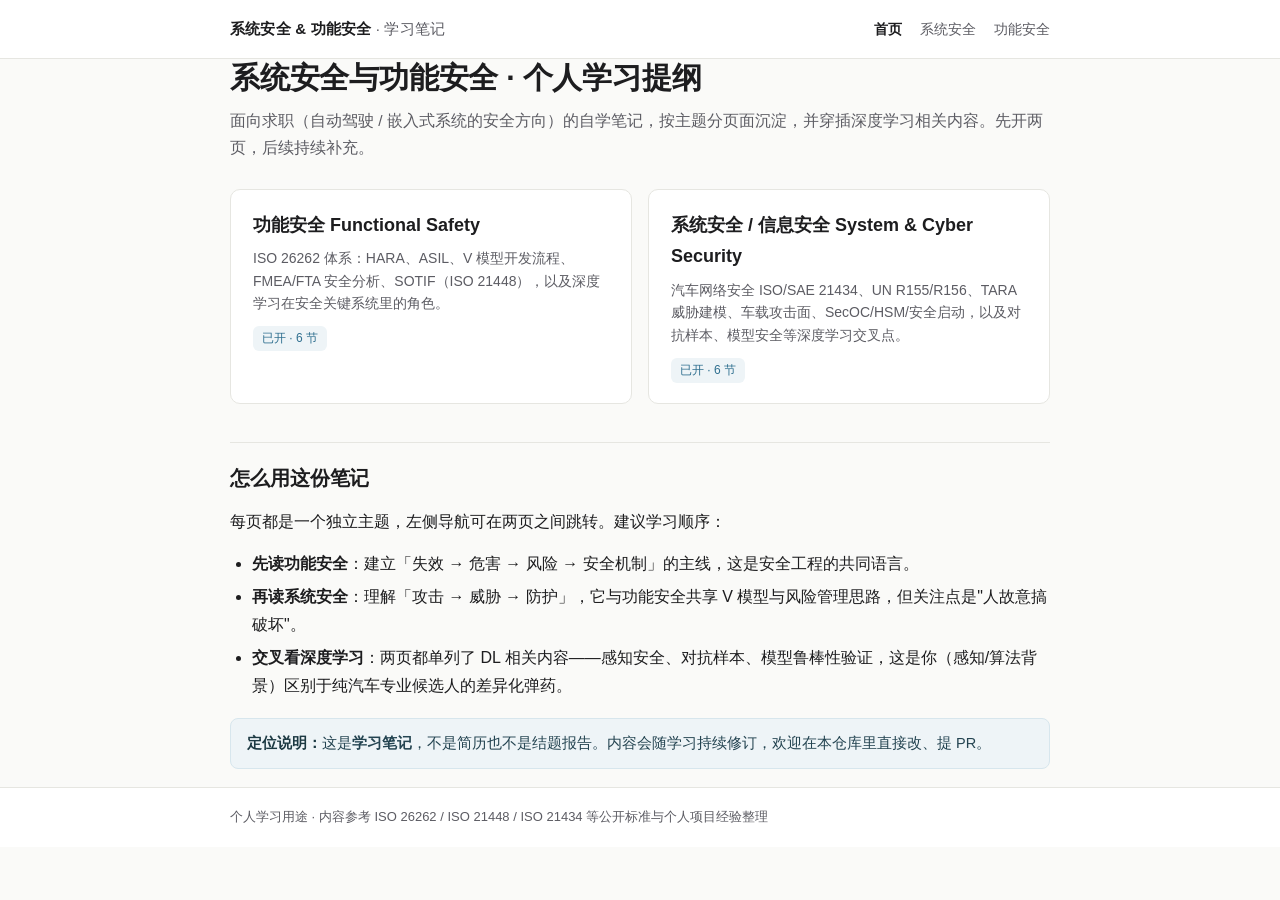
==== index.html @ bcf4c56f "init: 系统安全与功能安全学习笔记站点" ====
<!DOCTYPE html>
<html lang="zh-CN">
<head>
  <meta charset="UTF-8">
  <meta name="viewport" content="width=device-width, initial-scale=1.0">
  <title>系统安全 & 功能安全 · 学习笔记</title>
  <link rel="stylesheet" href="assets/style.css">
</head>
<body>
  <header class="site">
    <div class="wrap">
      <div class="brand">系统安全 &amp; 功能安全 <span>· 学习笔记</span></div>
      <nav class="top">
        <a href="index.html" class="active">首页</a>
        <a href="system-security.html">系统安全</a>
        <a href="functional-safety.html">功能安全</a>
      </nav>
    </div>
  </header>

  <main class="wrap">
    <section class="lead">
      <h1>系统安全与功能安全 · 个人学习提纲</h1>
      <p>面向求职（自动驾驶 / 嵌入式系统的安全方向）的自学笔记，按主题分页面沉淀，并穿插深度学习相关内容。先开两页，后续持续补充。</p>
    </section>

    <div class="cards">
      <a class="card" href="functional-safety.html">
        <h3>功能安全 Functional Safety</h3>
        <p>ISO 26262 体系：HARA、ASIL、V 模型开发流程、FMEA/FTA 安全分析、SOTIF（ISO 21448），以及深度学习在安全关键系统里的角色。</p>
        <span class="tag">已开 · 6 节</span>
      </a>
      <a class="card" href="system-security.html">
        <h3>系统安全 / 信息安全 System &amp; Cyber Security</h3>
        <p>汽车网络安全 ISO/SAE 21434、UN R155/R156、TARA 威胁建模、车载攻击面、SecOC/HSM/安全启动，以及对抗样本、模型安全等深度学习交叉点。</p>
        <span class="tag">已开 · 6 节</span>
      </a>
    </div>

    <article style="margin-top:34px">
      <h2>怎么用这份笔记</h2>
      <p>每页都是一个独立主题，左侧导航可在两页之间跳转。建议学习顺序：</p>
      <ul>
        <li><strong>先读功能安全</strong>：建立「失效 → 危害 → 风险 → 安全机制」的主线，这是安全工程的共同语言。</li>
        <li><strong>再读系统安全</strong>：理解「攻击 → 威胁 → 防护」，它与功能安全共享 V 模型与风险管理思路，但关注点是"人故意搞破坏"。</li>
        <li><strong>交叉看深度学习</strong>：两页都单列了 DL 相关内容——感知安全、对抗样本、模型鲁棒性验证，这是你（感知/算法背景）区别于纯汽车专业候选人的差异化弹药。</li>
      </ul>
      <div class="note">
        <b>定位说明：</b>这是<strong>学习笔记</strong>，不是简历也不是结题报告。内容会随学习持续修订，欢迎在本仓库里直接改、提 PR。
      </div>
    </article>
  </main>

  <footer class="site">
    <div class="wrap">个人学习用途 · 内容参考 ISO 26262 / ISO 21448 / ISO 21434 等公开标准与个人项目经验整理</div>
  </footer>
</body>
</html>
---- assets/style.css ----
/* 系统安全 & 功能安全 学习笔记 — 样式
   设计原则（参照 unslop 反"AI 土味"）：克制单色系、无渐变发光、真实排版、统一间距。 */

:root{
  --bg:#fafaf8;
  --surface:#ffffff;
  --ink:#1d1d1f;
  --muted:#5c5c63;
  --line:#e6e6e1;
  --line-strong:#d4d4cd;
  --accent:#2f6f8f;
  --accent-soft:#eef4f7;
  --warn-bg:#fbf3ec;
  --warn-line:#e7c9ac;
  --code-bg:#f4f4ef;
  --maxw:860px;
}

*{box-sizing:border-box}
html{-webkit-text-size-adjust:100%}
body{
  margin:0;
  background:var(--bg);
  color:var(--ink);
  font:16px/1.75 -apple-system,BlinkMacSystemFont,"Segoe UI",Roboto,"Helvetica Neue","PingFang SC","Hiragino Sans GB","Microsoft YaHei",sans-serif;
  -webkit-font-smoothing:antialiased;
}
a{color:var(--accent);text-decoration:none}
a:hover{text-decoration:underline}

/* 顶部导航 */
header.site{
  border-bottom:1px solid var(--line);
  background:var(--surface);
}
header.site .wrap{
  display:flex;align-items:center;justify-content:space-between;
  height:58px;gap:16px;flex-wrap:wrap;
}
.brand{font-weight:650;letter-spacing:.2px;color:var(--ink);font-size:15px}
.brand span{color:var(--muted);font-weight:400}
nav.top{display:flex;gap:18px;font-size:14px}
nav.top a{color:var(--muted)}
nav.top a.active{color:var(--ink);font-weight:600}
nav.top a:hover{color:var(--accent);text-decoration:none}

/* 容器 */
.wrap{max-width:var(--maxw);margin:0 auto;padding:0 20px}
main{padding:40px 0 64px}

/* 首页卡片 */
.lead{margin:0 0 28px}
.lead h1{font-size:30px;line-height:1.25;margin:0 0 10px;letter-spacing:-.2px}
.lead p{color:var(--muted);margin:0;font-size:15.5px}
.cards{display:grid;grid-template-columns:1fr 1fr;gap:16px;margin-top:8px}
.card{
  border:1px solid var(--line);background:var(--surface);
  border-radius:10px;padding:20px 22px;display:block;color:inherit;
  transition:border-color .15s ease;
}
.card:hover{border-color:var(--accent);text-decoration:none}
.card h3{margin:0 0 6px;font-size:18px;color:var(--ink)}
.card p{margin:0;color:var(--muted);font-size:14px;line-height:1.6}
.card .tag{display:inline-block;margin-top:12px;font-size:12px;color:var(--accent);
  background:var(--accent-soft);border-radius:6px;padding:2px 9px}

/* 文章页 */
article h1{font-size:27px;line-height:1.3;margin:0 0 6px;letter-spacing:-.2px}
article .meta{color:var(--muted);font-size:13.5px;margin:0 0 24px}
article h2{
  font-size:20px;margin:38px 0 12px;padding-top:18px;
  border-top:1px solid var(--line);letter-spacing:-.1px;
}
article h3{font-size:16px;margin:22px 0 8px;color:var(--ink)}
article p{margin:0 0 14px}
article ul,article ol{margin:0 0 14px;padding-left:22px}
article li{margin:5px 0}
article strong{font-weight:650}
.note{
  background:var(--accent-soft);border:1px solid #d7e6ed;border-radius:8px;
  padding:12px 16px;margin:18px 0;font-size:14.5px;color:#244451;
}
.note b{color:#1c3942}
.warn{
  background:var(--warn-bg);border:1px solid var(--warn-line);border-radius:8px;
  padding:12px 16px;margin:18px 0;font-size:14.5px;color:#6b4a2c;
}
code{
  font-family:"SF Mono",SFMono-Regular,Consolas,"Liberation Mono",Menlo,monospace;
  font-size:13.5px;background:var(--code-bg);border:1px solid var(--line);
  border-radius:5px;padding:1px 5px;
}
pre{
  background:var(--code-bg);border:1px solid var(--line);border-left:3px solid var(--accent);
  border-radius:8px;padding:14px 16px;overflow-x:auto;margin:16px 0;
}
pre code{background:none;border:none;padding:0;font-size:13px;line-height:1.6}
table{
  width:100%;border-collapse:collapse;margin:16px 0;font-size:14px;
}
th,td{border:1px solid var(--line);padding:8px 11px;text-align:left;vertical-align:top}
th{background:#f1f1ec;font-weight:600}
tr:nth-child(even) td{background:#fcfcfa}

/* 页脚 */
footer.site{border-top:1px solid var(--line);background:var(--surface);color:var(--muted);font-size:13px}
footer.site .wrap{padding:18px 20px}

@media (max-width:640px){
  .cards{grid-template-columns:1fr}
  .lead h1{font-size:25px}
}
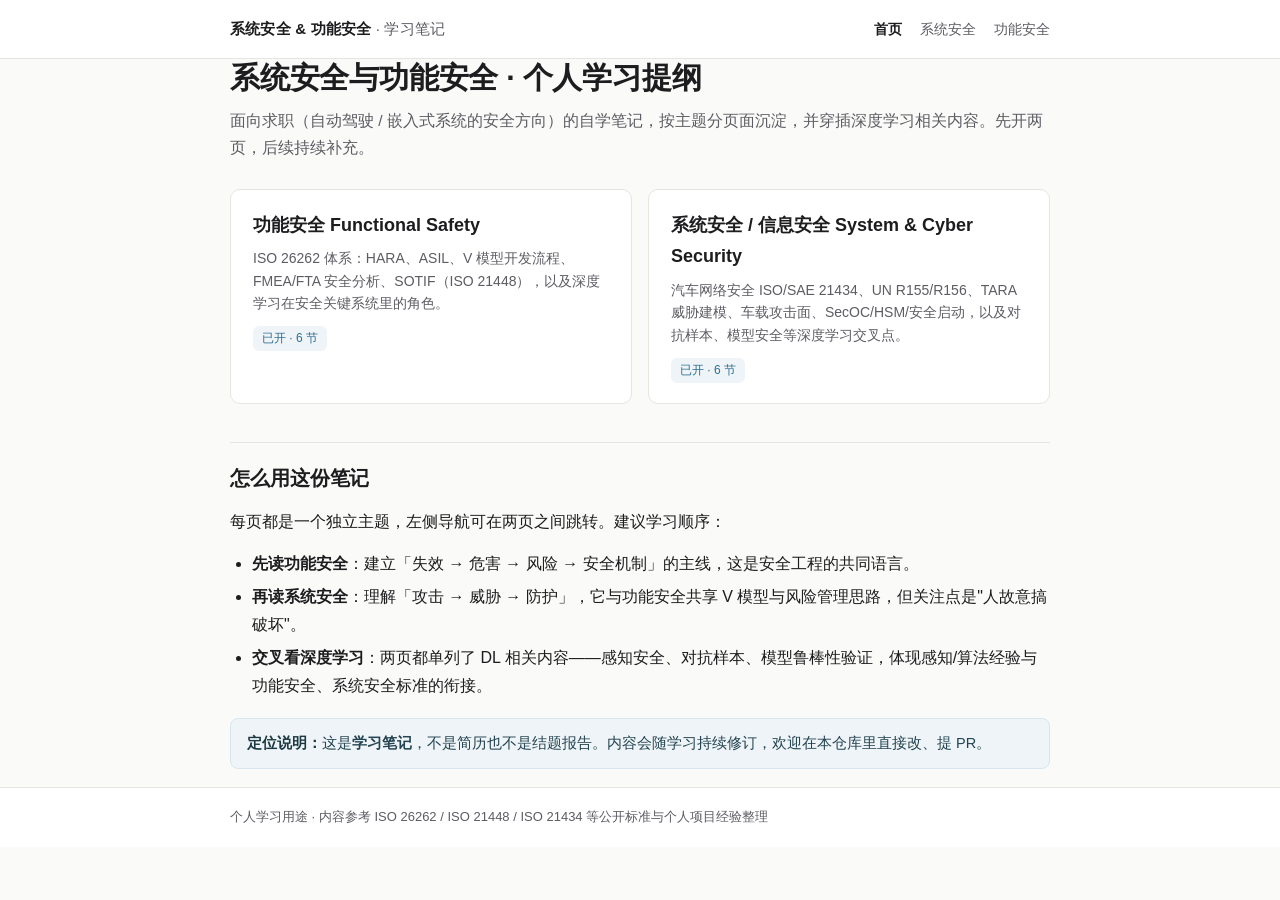
==== commit f15229f7: "docs: 统一为客观技术笔记口吻，去除面试话术/私人口吻" ====
--- a/index.html
+++ b/index.html
@@ -43,7 +43,7 @@
       <ul>
         <li><strong>先读功能安全</strong>：建立「失效 → 危害 → 风险 → 安全机制」的主线，这是安全工程的共同语言。</li>
         <li><strong>再读系统安全</strong>：理解「攻击 → 威胁 → 防护」，它与功能安全共享 V 模型与风险管理思路，但关注点是"人故意搞破坏"。</li>
-        <li><strong>交叉看深度学习</strong>：两页都单列了 DL 相关内容——感知安全、对抗样本、模型鲁棒性验证，这是你（感知/算法背景）区别于纯汽车专业候选人的差异化弹药。</li>
+        <li><strong>交叉看深度学习</strong>：两页都单列了 DL 相关内容——感知安全、对抗样本、模型鲁棒性验证，体现感知/算法经验与功能安全、系统安全标准的衔接。</li>
       </ul>
       <div class="note">
         <b>定位说明：</b>这是<strong>学习笔记</strong>，不是简历也不是结题报告。内容会随学习持续修订，欢迎在本仓库里直接改、提 PR。
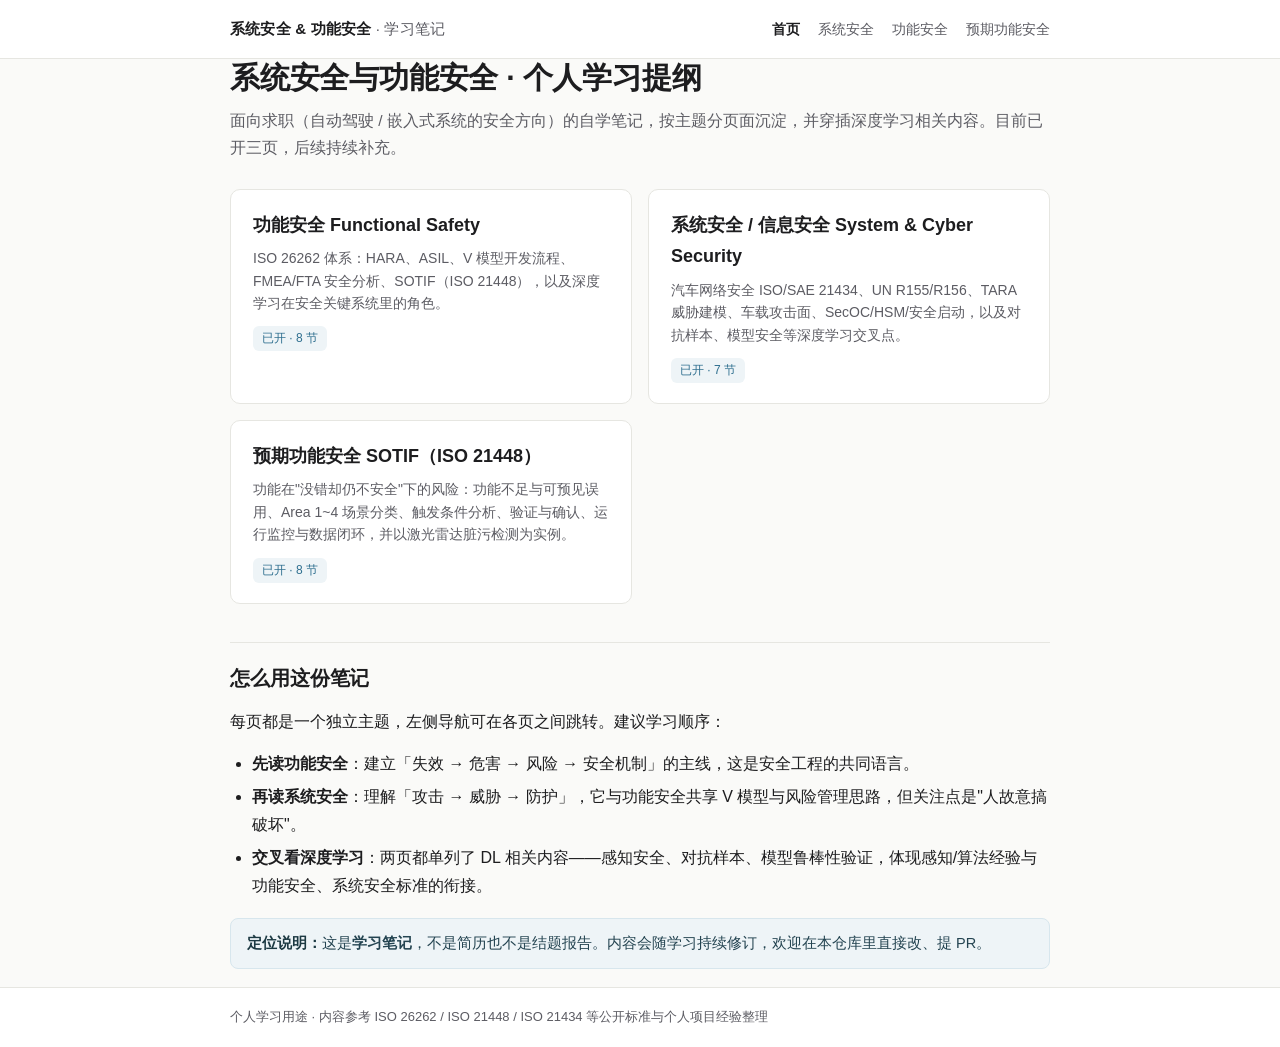
==== commit 4b7192f8: "docs: 新增预期功能安全(SOTIF)独立页，首页加导航与卡片" ====
--- a/index.html
+++ b/index.html
@@ -14,6 +14,7 @@
         <a href="index.html" class="active">首页</a>
         <a href="system-security.html">系统安全</a>
         <a href="functional-safety.html">功能安全</a>
+        <a href="sotif.html">预期功能安全</a>
       </nav>
     </div>
   </header>
@@ -21,25 +22,30 @@
   <main class="wrap">
     <section class="lead">
       <h1>系统安全与功能安全 · 个人学习提纲</h1>
-      <p>面向求职（自动驾驶 / 嵌入式系统的安全方向）的自学笔记，按主题分页面沉淀，并穿插深度学习相关内容。先开两页，后续持续补充。</p>
+      <p>面向求职（自动驾驶 / 嵌入式系统的安全方向）的自学笔记，按主题分页面沉淀，并穿插深度学习相关内容。目前已开三页，后续持续补充。</p>
     </section>
 
     <div class="cards">
       <a class="card" href="functional-safety.html">
         <h3>功能安全 Functional Safety</h3>
         <p>ISO 26262 体系：HARA、ASIL、V 模型开发流程、FMEA/FTA 安全分析、SOTIF（ISO 21448），以及深度学习在安全关键系统里的角色。</p>
-        <span class="tag">已开 · 6 节</span>
+        <span class="tag">已开 · 8 节</span>
       </a>
       <a class="card" href="system-security.html">
         <h3>系统安全 / 信息安全 System &amp; Cyber Security</h3>
         <p>汽车网络安全 ISO/SAE 21434、UN R155/R156、TARA 威胁建模、车载攻击面、SecOC/HSM/安全启动，以及对抗样本、模型安全等深度学习交叉点。</p>
-        <span class="tag">已开 · 6 节</span>
+        <span class="tag">已开 · 7 节</span>
+      </a>
+      <a class="card" href="sotif.html">
+        <h3>预期功能安全 SOTIF（ISO 21448）</h3>
+        <p>功能在"没错却仍不安全"下的风险：功能不足与可预见误用、Area 1~4 场景分类、触发条件分析、验证与确认、运行监控与数据闭环，并以激光雷达脏污检测为实例。</p>
+        <span class="tag">已开 · 8 节</span>
       </a>
     </div>
 
     <article style="margin-top:34px">
       <h2>怎么用这份笔记</h2>
-      <p>每页都是一个独立主题，左侧导航可在两页之间跳转。建议学习顺序：</p>
+      <p>每页都是一个独立主题，左侧导航可在各页之间跳转。建议学习顺序：</p>
       <ul>
         <li><strong>先读功能安全</strong>：建立「失效 → 危害 → 风险 → 安全机制」的主线，这是安全工程的共同语言。</li>
         <li><strong>再读系统安全</strong>：理解「攻击 → 威胁 → 防护」，它与功能安全共享 V 模型与风险管理思路，但关注点是"人故意搞破坏"。</li>
